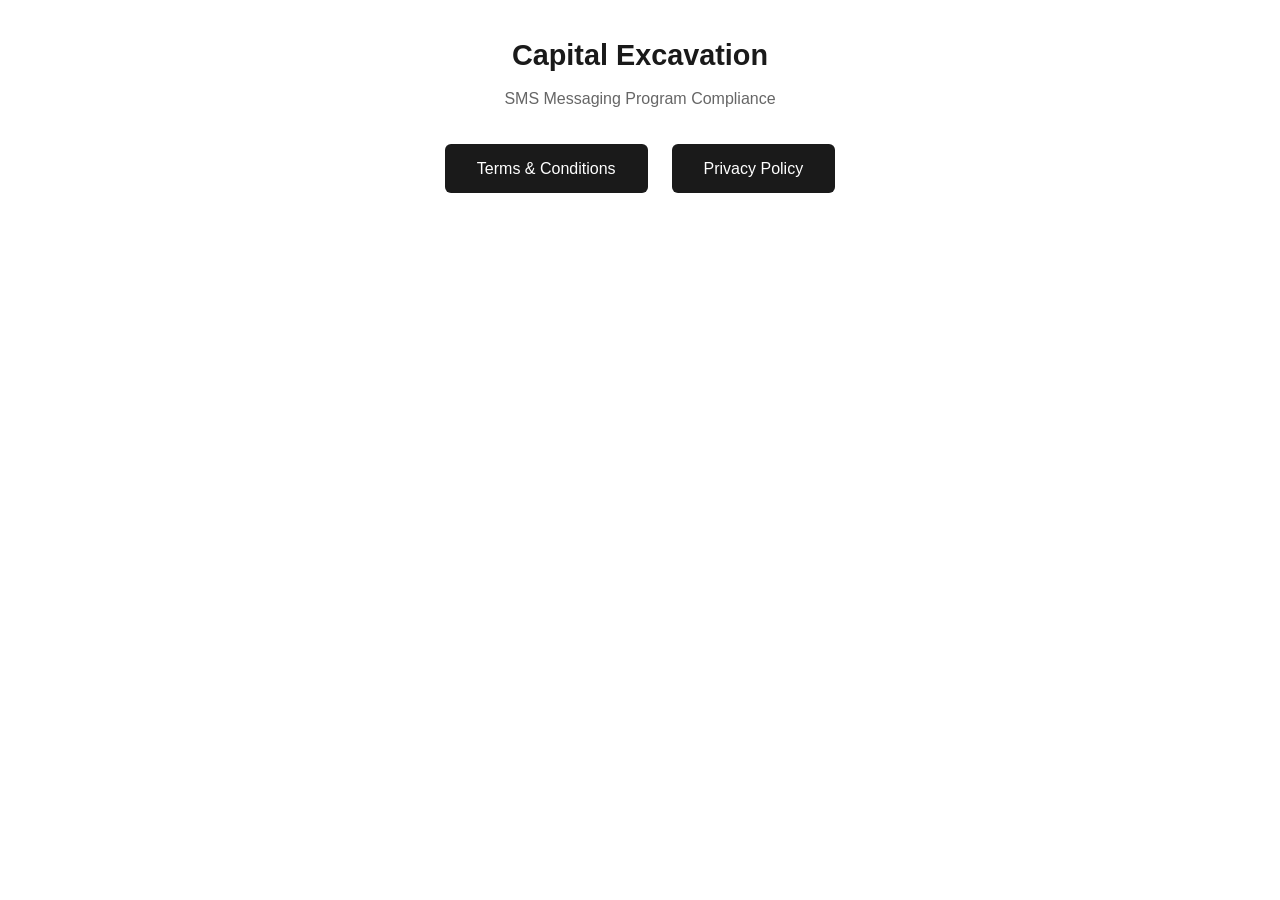
==== index.html @ f3587ae6 "Add SMS compliance pages for Capital Excavation Privacy policy, terms and conditions, and index page" ====
<!DOCTYPE html>
<html lang="en">
<head>
  <meta charset="UTF-8">
  <meta name="viewport" content="width=device-width, initial-scale=1.0">
  <title>Capital Excavation - SMS Compliance</title>
  <style>
    * { margin: 0; padding: 0; box-sizing: border-box; }
    body { font-family: -apple-system, BlinkMacSystemFont, "Segoe UI", Roboto, sans-serif; line-height: 1.6; color: #333; max-width: 800px; margin: 0 auto; padding: 2rem 1.5rem; text-align: center; }
    h1 { font-size: 1.8rem; margin-bottom: 0.5rem; color: #1a1a1a; }
    p { margin-bottom: 1.5rem; color: #666; }
    .links { display: flex; gap: 1.5rem; justify-content: center; flex-wrap: wrap; margin-top: 2rem; }
    .links a { display: inline-block; padding: 0.75rem 2rem; background: #1a1a1a; color: #fff; text-decoration: none; border-radius: 6px; font-weight: 500; transition: background 0.2s; }
    .links a:hover { background: #333; }
  </style>
</head>
<body>
  <h1>Capital Excavation</h1>
  <p>SMS Messaging Program Compliance</p>
  <div class="links">
    <a href="terms.html">Terms &amp; Conditions</a>
    <a href="privacy.html">Privacy Policy</a>
  </div>
</body>
</html>
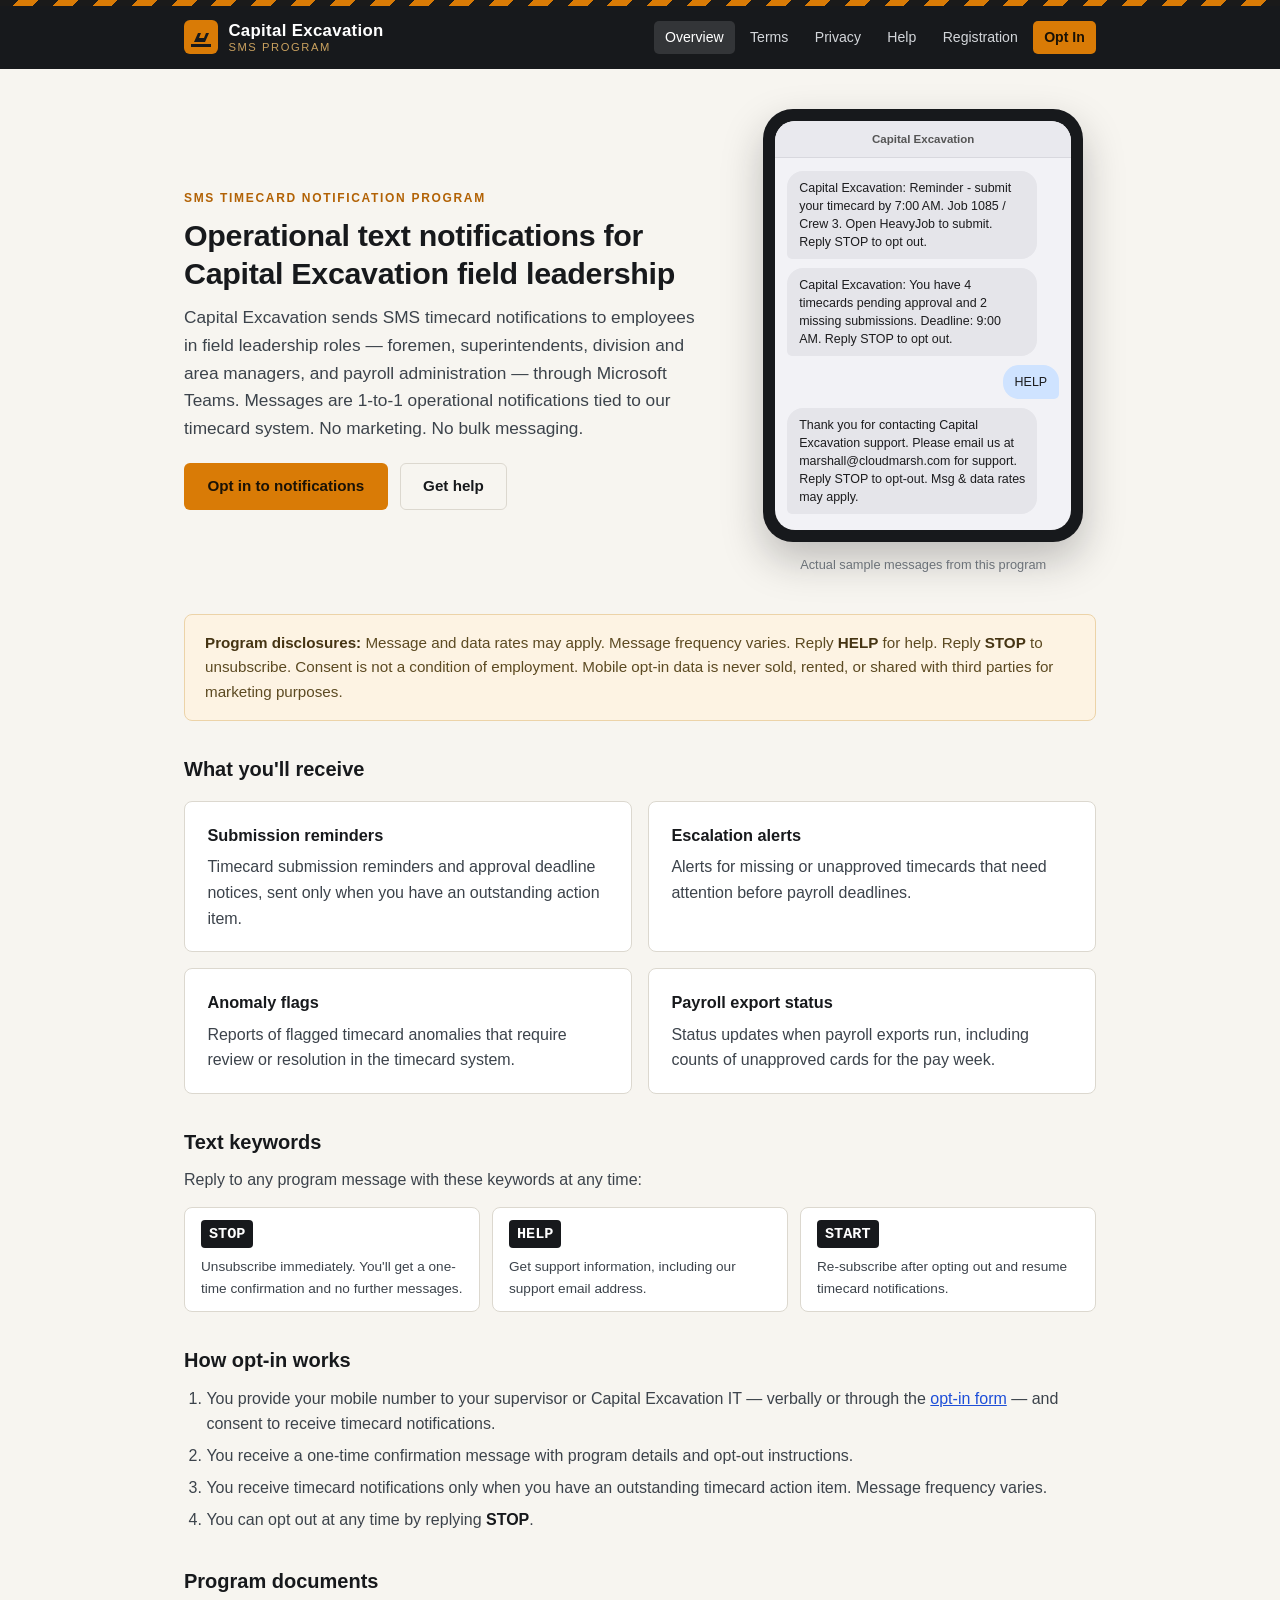
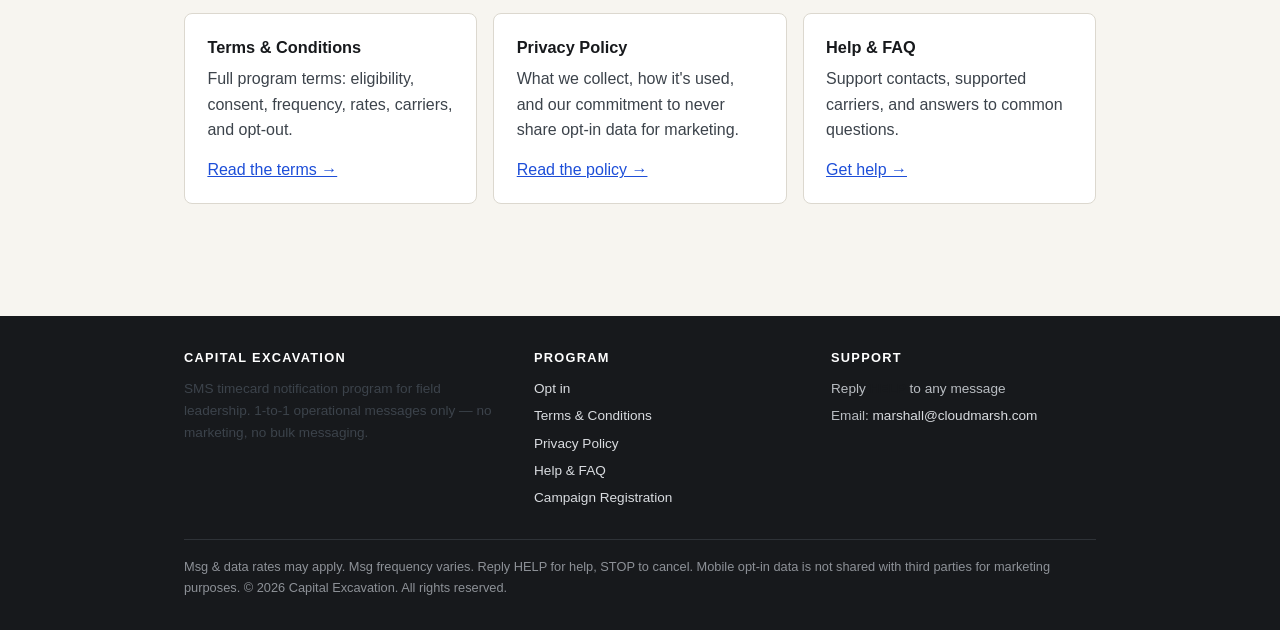
==== commit 2ce773d7: "Build out full SMS compliance site for Capital Excavation Shared industrial design system (hazard-st" ====
--- a/index.html
+++ b/index.html
@@ -2,24 +2,10 @@
 <html lang="en">
 <head>
   <meta charset="UTF-8">
-  <meta name="viewport" content="width=device-width, initial-scale=1.0">
+  <meta http-equiv="refresh" content="0; url=sms/">
   <title>Capital Excavation - SMS Compliance</title>
-  <style>
-    * { margin: 0; padding: 0; box-sizing: border-box; }
-    body { font-family: -apple-system, BlinkMacSystemFont, "Segoe UI", Roboto, sans-serif; line-height: 1.6; color: #333; max-width: 800px; margin: 0 auto; padding: 2rem 1.5rem; text-align: center; }
-    h1 { font-size: 1.8rem; margin-bottom: 0.5rem; color: #1a1a1a; }
-    p { margin-bottom: 1.5rem; color: #666; }
-    .links { display: flex; gap: 1.5rem; justify-content: center; flex-wrap: wrap; margin-top: 2rem; }
-    .links a { display: inline-block; padding: 0.75rem 2rem; background: #1a1a1a; color: #fff; text-decoration: none; border-radius: 6px; font-weight: 500; transition: background 0.2s; }
-    .links a:hover { background: #333; }
-  </style>
 </head>
 <body>
-  <h1>Capital Excavation</h1>
-  <p>SMS Messaging Program Compliance</p>
-  <div class="links">
-    <a href="terms.html">Terms &amp; Conditions</a>
-    <a href="privacy.html">Privacy Policy</a>
-  </div>
+  <p><a href="sms/">Capital Excavation SMS Compliance</a></p>
 </body>
 </html>
